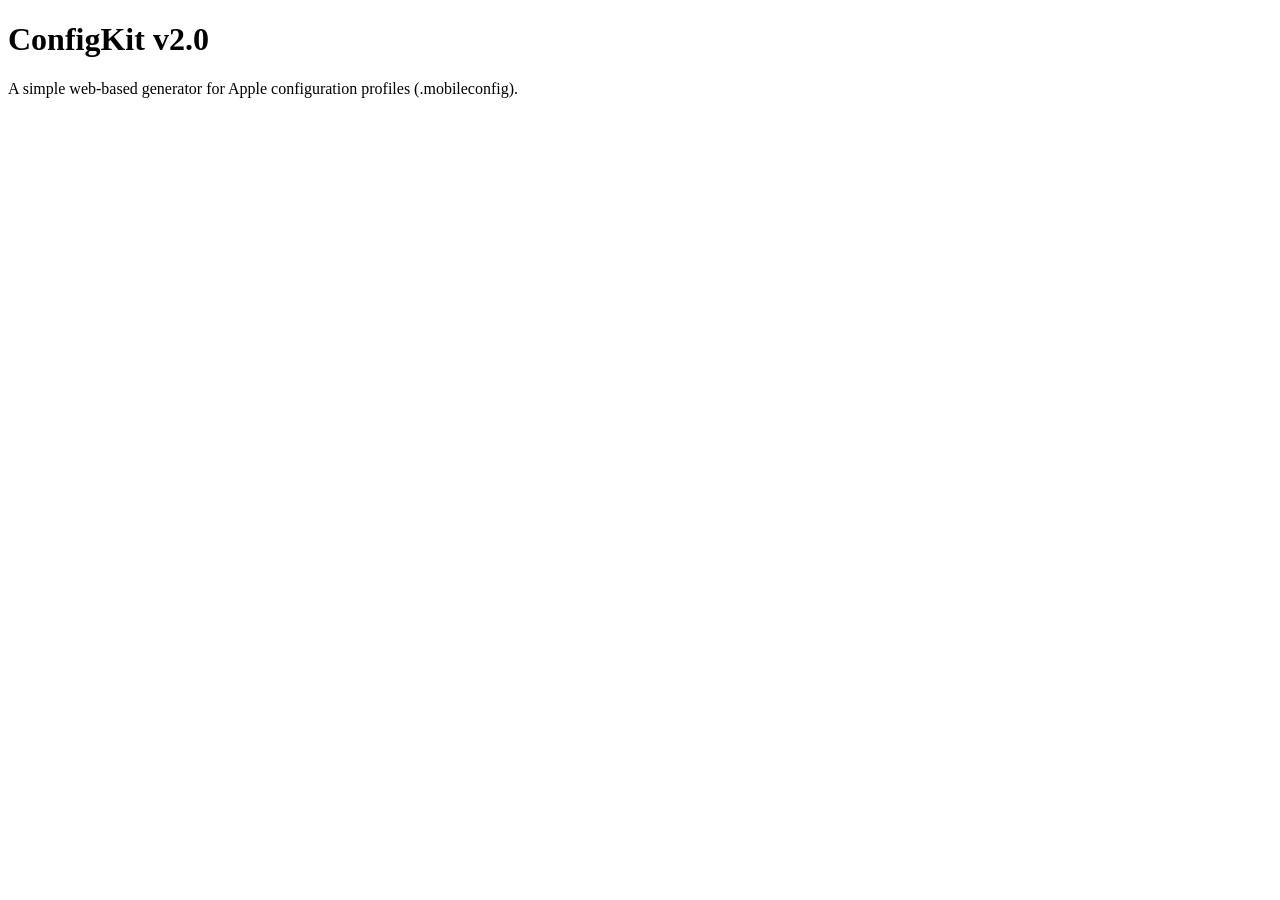
==== index.html @ 7b8f8cd1 "First commit add html, css, js files and some write index.html" ====
<!DOCTYPE html>
<html lang="en">
    <head>
        <meta charset="UTF-8">
        <meta name="viewport" content="width=device-width, initial-scale=1.0">
        <title>ConfigKit</title>
        <link rel="stylesheet" href="style.css">
        <link rel="shortcut icon" href="https://i.pinimg.com/736x/f3/69/d9/f369d9d1606b10fbfbf1a0f0d03569fe.jpg">
    </head>

<body>
    <h1>ConfigKit v2.0</h1>
    <p id="discription">A simple web-based generator for Apple configuration profiles (.mobileconfig).</p>

    <div id="card">

        
    </div>
</body>








</html>
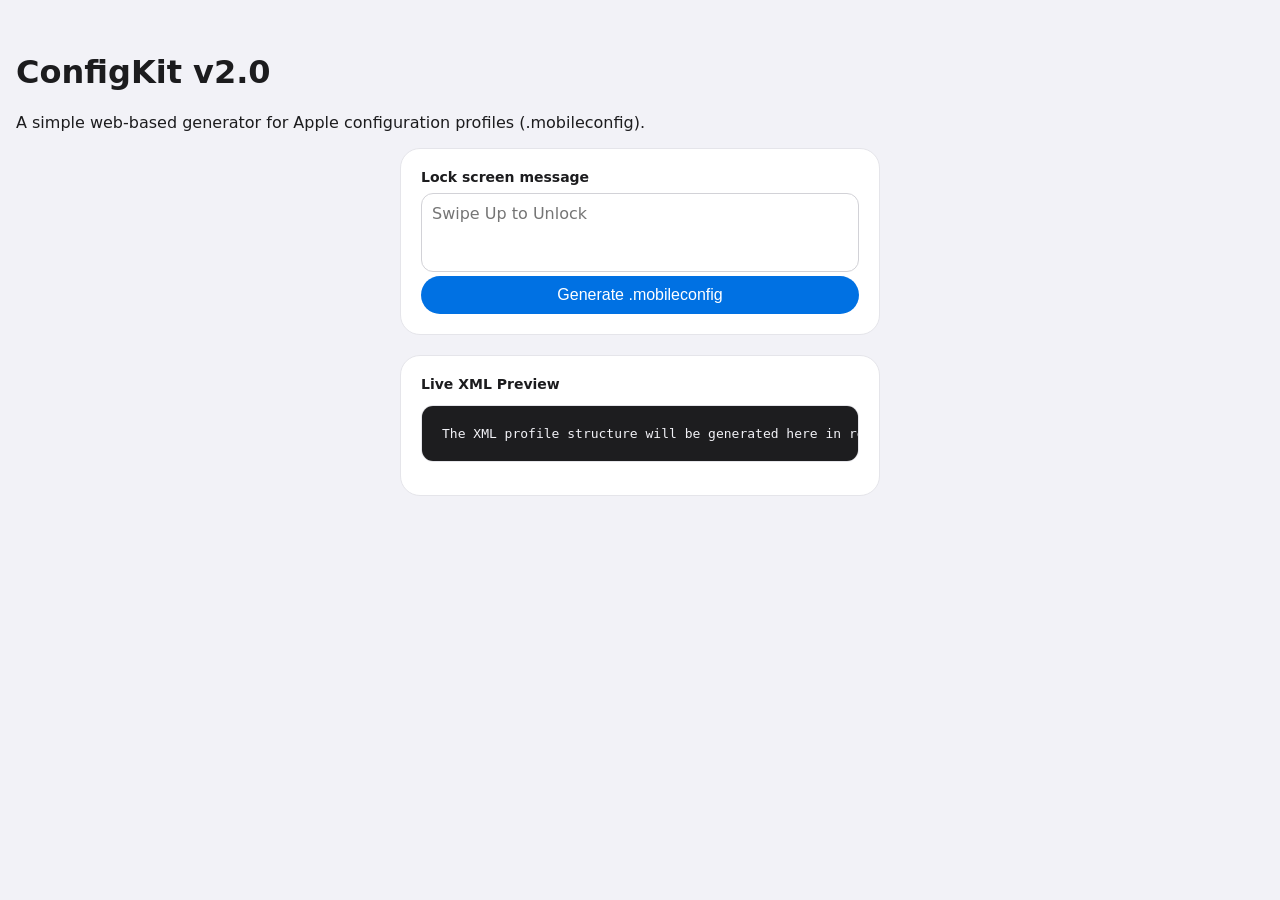
==== commit ec03658c: "09.10: Second request change "discription" to "description" and write style.css" ====
--- a/index.html
+++ b/index.html
@@ -10,12 +10,19 @@
 
 <body>
     <h1>ConfigKit v2.0</h1>
-    <p id="discription">A simple web-based generator for Apple configuration profiles (.mobileconfig).</p>
+    <p id="description">A simple web-based generator for Apple configuration profiles (.mobileconfig).</p>
 
     <div id="card">
+        <label for="footnote-input">Lock screen message</label>
+        <textarea name="footnote-input" id="footnote-input" rows="3" placeholder="Swipe Up to Unlock"></textarea>
+        <button id="generate-button" type="button">Generate .mobileconfig</button>
+    </div>
+    <div id="preview-card">
+    <label id="live-preview">Live XML Preview</label>
+    <pre><code id="xml-preview">The XML profile structure will be generated here in real time.</code></pre>
+    </div>
 
-        
-    </div>
+    <script src="app.js"></script>
 </body>
 
 
--- a/style.css
+++ b/style.css
@@ -0,0 +1,12 @@
+*, *::before, *::after {
+    box-sizing: border-box;
+}
+
+body { font-family: system-ui, -apple-system, BlinkMacSystemFont, 'Segoe UI', Roboto, Oxygen, Ubuntu, Cantarell, 'Open Sans', 'Helvetica Neue', sans-serif; background-color: #f2f2f7; color: #1c1c1e; padding: 32px 16px; margin: 0; }
+
+#card, #preview-card { background-color: #ffffff; border-radius: 20px; max-width: 480px; margin: 0 auto 20px auto; padding: 20px; border: 1px solid #e5e5ea;}
+#preview-card pre {background-color: #1d1d1f; color: #f2f2f7; border-radius: 12px; overflow-x: auto; padding: 20px; border: 1px solid #e5e5ea;}
+#xml-preview {font-family: ui-monospace, SFMono-Regular, Menlo, monospace; font-size: 13px;}
+label {font-weight: 600; font-size: 14px; margin-bottom: 8px; display: block;}
+#footnote-input { font-family: inherit; resize: none; width: 100%; border-radius: 12px; border: 1px solid #d2d2d7; padding: 10px; font-size: 16px; }
+#generate-button { background-color: #0071e3; color: #ffffff; border-radius: 980px; width: 100%; border: none; padding: 10px; font-size: 16px; cursor: pointer; }
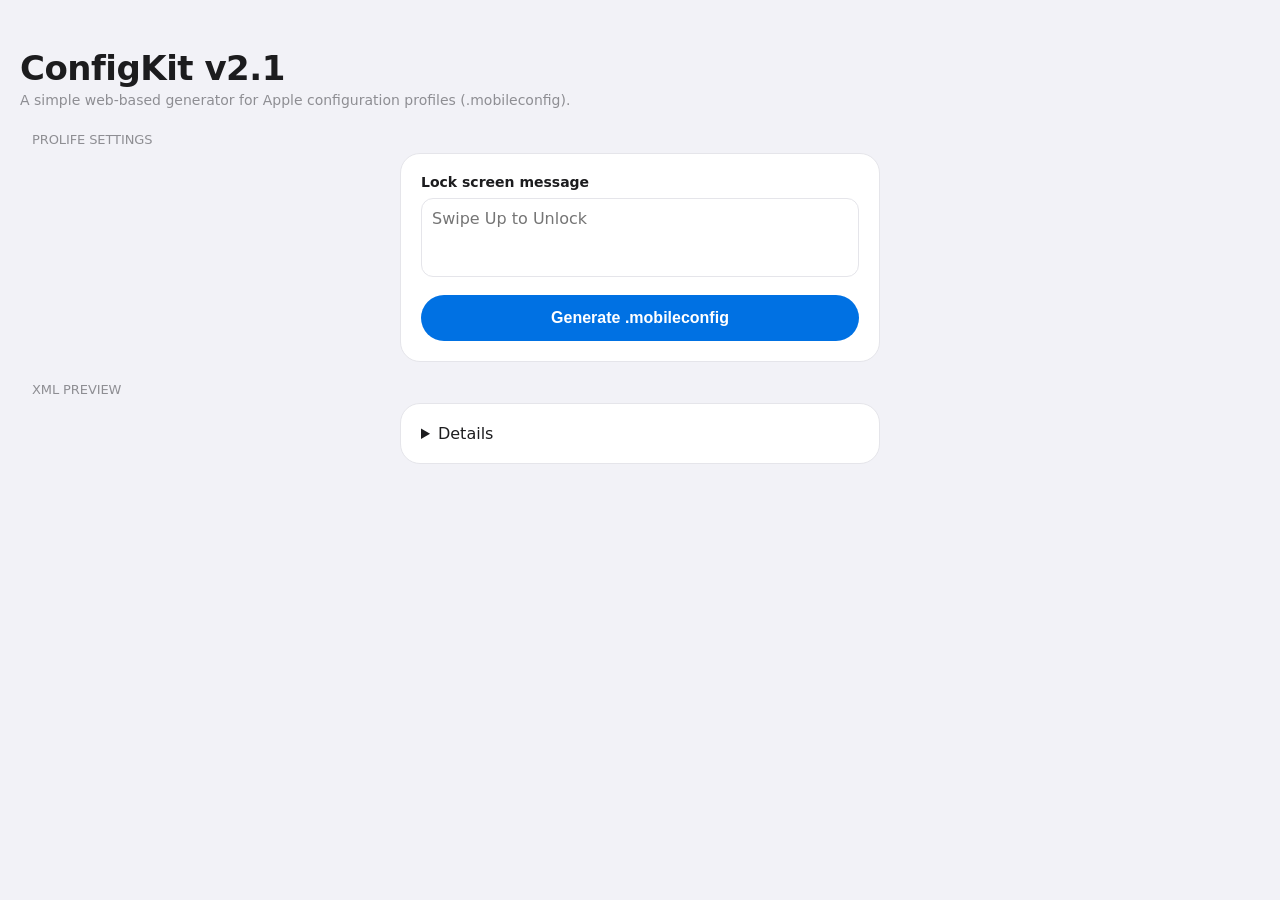
==== commit 99d9a6b4: "11.10: Interface redesigned and dark mode added." ====
--- a/index.html
+++ b/index.html
@@ -6,21 +6,34 @@
         <title>ConfigKit</title>
         <link rel="stylesheet" href="style.css">
         <link rel="shortcut icon" href="https://i.pinimg.com/736x/f3/69/d9/f369d9d1606b10fbfbf1a0f0d03569fe.jpg">
+
+<meta name="apple-mobile-web-app-capable" content="yes">
+<meta name="apple-mobile-web-app-status-bar-style" content="default">
+<meta name="apple-mobile-web-app-title" content="ConfigKit">
+
+<meta name="theme-color" content="#f2f2f7">
     </head>
 
 <body>
-    <h1>ConfigKit v2.0</h1>
+    <h1>ConfigKit v2.1</h1>
     <p id="description">A simple web-based generator for Apple configuration profiles (.mobileconfig).</p>
 
+
+
+
+
+<div class="section-title">Prolife settings</div>
     <div id="card">
         <label for="footnote-input">Lock screen message</label>
         <textarea name="footnote-input" id="footnote-input" rows="3" placeholder="Swipe Up to Unlock"></textarea>
         <button id="generate-button" type="button">Generate .mobileconfig</button>
     </div>
-    <div id="preview-card">
+
+    <div class="section-title">XML preview</div>
+<details id="preview-card">
     <label id="live-preview">Live XML Preview</label>
     <pre><code id="xml-preview">The XML profile structure will be generated here in real time.</code></pre>
-    </div>
+</details>
 
     <script src="app.js"></script>
 </body>
--- a/style.css
+++ b/style.css
@@ -1,12 +1,152 @@
 *, *::before, *::after {
     box-sizing: border-box;
+-webkit-tap-highlight-color: transparent;
 }
 
-body { font-family: system-ui, -apple-system, BlinkMacSystemFont, 'Segoe UI', Roboto, Oxygen, Ubuntu, Cantarell, 'Open Sans', 'Helvetica Neue', sans-serif; background-color: #f2f2f7; color: #1c1c1e; padding: 32px 16px; margin: 0; }
+:root {
+  --bg-page: #f2f2f7;
+  --bg-card: #ffffff;
+  --bg-input: #ffffff;
+  --text-main: #1c1c1e;
+  --text-secondary: #8e8e93;
+  --border-color: #e5e5ea;
+  --accent-color: #0071e3;
+}
 
-#card, #preview-card { background-color: #ffffff; border-radius: 20px; max-width: 480px; margin: 0 auto 20px auto; padding: 20px; border: 1px solid #e5e5ea;}
-#preview-card pre {background-color: #1d1d1f; color: #f2f2f7; border-radius: 12px; overflow-x: auto; padding: 20px; border: 1px solid #e5e5ea;}
-#xml-preview {font-family: ui-monospace, SFMono-Regular, Menlo, monospace; font-size: 13px;}
-label {font-weight: 600; font-size: 14px; margin-bottom: 8px; display: block;}
-#footnote-input { font-family: inherit; resize: none; width: 100%; border-radius: 12px; border: 1px solid #d2d2d7; padding: 10px; font-size: 16px; }
-#generate-button { background-color: #0071e3; color: #ffffff; border-radius: 980px; width: 100%; border: none; padding: 10px; font-size: 16px; cursor: pointer; }+@media (prefers-color-scheme: dark) {
+  :root {
+    --bg-page: #000000;
+    --bg-card: #1c1c1e;
+    --bg-input: #2c2c2e;    
+    --text-main: #ffffff;       
+    --border-color: #38383a;     
+  }}
+
+body {
+  font-family: system-ui, -apple-system, BlinkMacSystemFont, 'Segoe UI', Roboto, Oxygen, Ubuntu, Cantarell, 'Open Sans', 'Helvetica Neue', sans-serif;
+  background-color: var(--bg-page);
+  color: var(--text-main);
+  padding: 32px 16px;
+  margin: 0;
+  transition: background-color 0.3s ease, color 0.3s ease; 
+}
+
+h1 {
+  font-size: 34px;
+  font-weight: 700;
+  letter-spacing: -0.5px;
+  margin: 16px 0 4px 0;
+  padding: 0 4px;
+}
+
+#description {
+  font-size: 14px;
+  color: #8e8e93; 
+  margin: 0 0 24px 4px;
+}
+
+/* 1. Делаем плашку summary удобной для нажатия пальцем */
+#preview-card summary {
+  font-weight: 600;
+  font-size: 14px;
+  cursor: pointer;
+  user-select: none;
+  list-style: none; /* Убирает стандартный браузерный треугольник */
+  display: flex;
+  align-items: center;
+  justify-content: space-between;
+  outline: none;
+}
+
+#preview-card summary::-webkit-details-marker {
+  display: none;
+}
+
+#preview-card summary::after {
+  content: "›";
+  font-size: 20px;
+  color: var(--text-secondary);
+  transition: transform 0.2s ease;
+}
+
+#preview-card[open] summary::after {
+  transform: rotate(90deg);
+}
+
+#preview-card[open] pre {
+  margin-top: 16px;
+}
+#card, #preview-card {
+  background-color: var(--bg-card);
+  border-radius: 20px;
+  max-width: 480px;
+  margin: 0 auto 20px auto;
+  padding: 20px;
+  border: 1px solid var(--border-color);
+  transition: background-color 0.3s ease, border-color 0.3s ease;
+}
+
+.section-title {
+  font-size: 13px;
+  text-transform: uppercase;
+  color: #8e8e93;
+  font-weight: 500;
+  margin: 16px 0 6px 16px;
+  letter-spacing: -0.1px;
+}
+
+#preview-card pre {
+    background-color: #1d1d1f;
+    color: #f2f2f7;
+    border-radius: 15px;
+    overflow-x: auto;
+    padding: 20px;
+    border: 1px solid #e5e5ea;
+}
+
+#xml-preview {
+    font-family: ui-monospace, SFMono-Regular, Menlo, monospace;
+    font-size: 13px;
+}
+
+label {
+    font-weight: 600;
+    font-size: 14px;
+    margin-bottom: 8px;
+    display: block;
+}
+
+#footnote-input {
+  font-family: inherit;
+  resize: none;
+  width: 100%;
+  border-radius: 12px;
+  background-color: var(--bg-input);
+  color: var(--text-main);
+  border: 1px solid var(--border-color);
+  padding: 10px;
+  font-size: 16px;
+}
+#footnote-input:focus {
+  outline: transparent; 
+}
+
+#generate-button {
+  background-color: #0071e3;
+  color: #ffffff;
+  border-radius: 980px;
+  width: 100%;
+  border: none;
+  padding: 14px;
+  font-size: 16px;
+  font-weight: 600;
+  cursor: pointer;
+  margin-top: 14px;
+  transition: transform 0.25s ease-out, filter 0.25s ease-out, box-shadow 0.25s ease-out;
+}
+
+#generate-button:active {
+  transform: scale(1.03);
+  filter: brightness(1.25); 
+  box-shadow: 0 0 16px rgba(28, 137, 247, 0.555);
+}
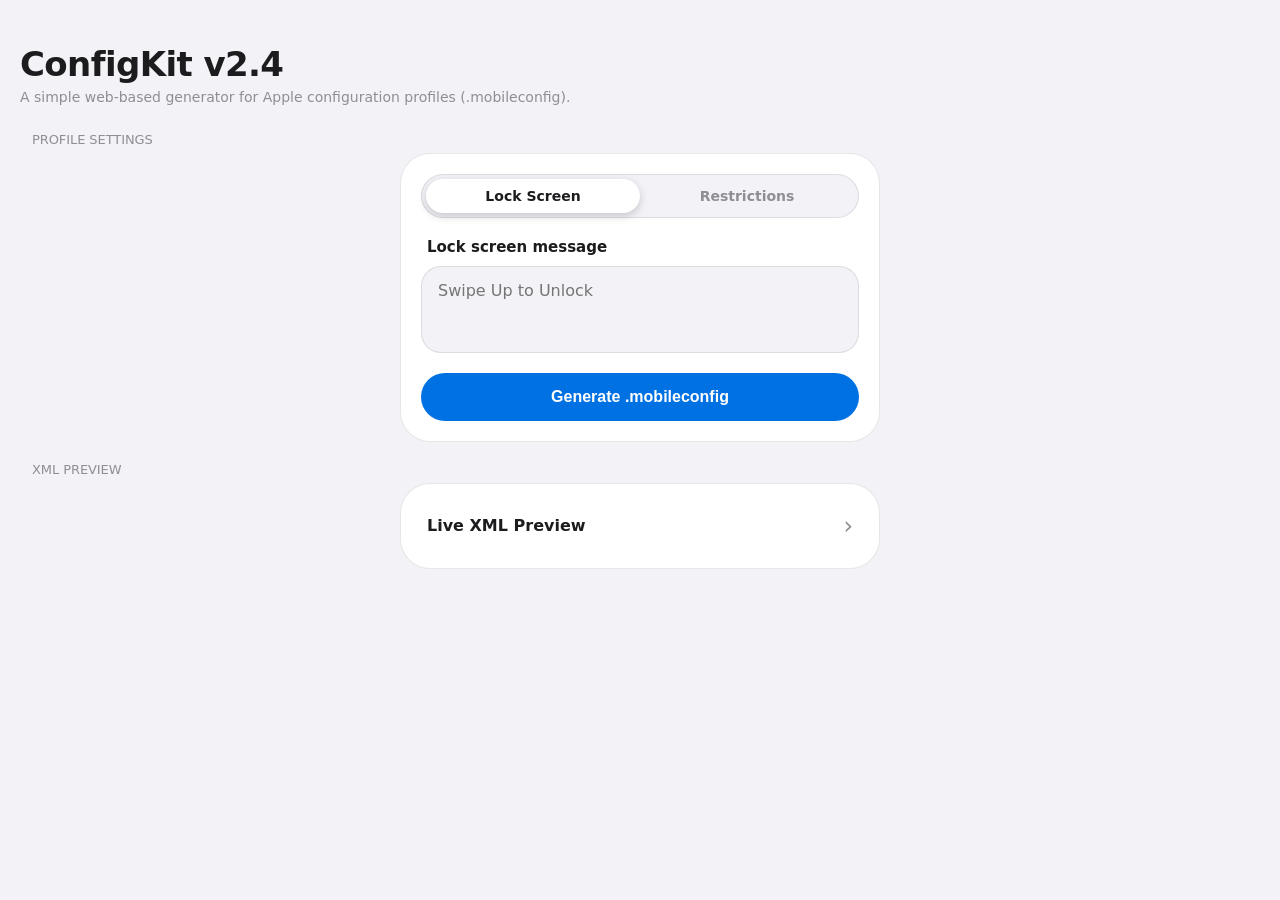
==== commit f67bd7d3: "Add profile restrictions and XML copy Add lock screen and restrictions tabs with configurable iOS re" ====
--- a/index.html
+++ b/index.html
@@ -1,48 +1,72 @@
 <!DOCTYPE html>
 <html lang="en">
-    <head>
-        <meta charset="UTF-8">
-        <meta name="viewport" content="width=device-width, initial-scale=1.0">
-        <title>ConfigKit</title>
-        <link rel="stylesheet" href="style.css">
-        <link rel="shortcut icon" href="https://i.pinimg.com/736x/f3/69/d9/f369d9d1606b10fbfbf1a0f0d03569fe.jpg">
+<head>
+    <meta charset="UTF-8">
+    <meta name="viewport" content="width=device-width, initial-scale=1.0, viewport-fit=cover">
+    <title>ConfigKit</title>
+    <link rel="stylesheet" href="style.css">
+    <link rel="shortcut icon" href="https://i.pinimg.com/736x/f3/69/d9/f369d9d1606b10fbfbf1a0f0d03569fe.jpg">
 
-<meta name="apple-mobile-web-app-capable" content="yes">
-<meta name="apple-mobile-web-app-status-bar-style" content="default">
-<meta name="apple-mobile-web-app-title" content="ConfigKit">
+    <meta name="apple-mobile-web-app-capable" content="yes">
+    <meta name="apple-mobile-web-app-status-bar-style" content="black-translucent">
+    <meta name="apple-mobile-web-app-title" content="ConfigKit">
 
-<meta name="theme-color" content="#f2f2f7">
-    </head>
-
+    <meta name="theme-color" content="#f2f2f7" media="(prefers-color-scheme: light)">
+    <meta name="theme-color" content="#000000" media="(prefers-color-scheme: dark)">
+</head>
 <body>
-    <h1>ConfigKit v2.1</h1>
+    <h1>ConfigKit v2.4</h1>
     <p id="description">A simple web-based generator for Apple configuration profiles (.mobileconfig).</p>
 
+    <div class="section-title">Profile Settings</div>
+    <div id="card">
+        <div class="segmented-control" id="segmented-control">
+            <button type="button" id="tab-lockscreen" class="segment-btn active">Lock Screen</button>
+            <button type="button" id="tab-restrictions" class="segment-btn">Restrictions</button>
+        </div>
 
+        <div id="panel-lockscreen" class="tab-panel">
+            <label for="footnote-input">Lock screen message</label>
+            <textarea name="footnote-input" id="footnote-input" rows="3" placeholder="Swipe Up to Unlock"></textarea>
+        </div>
 
+        <div id="panel-restrictions" class="tab-panel hidden">
+            <div class="toggle-row">
+                <span>Disable Camera</span>
+                <input type="checkbox" id="toggle-camera" class="ios-toggle">
+            </div>
+            <div class="toggle-row">
+                <span>Disable Siri Assistant</span>
+                <input type="checkbox" id="toggle-siri" class="ios-toggle">
+            </div>
+            <div class="toggle-row">
+                <span>Disable Screenshots</span>
+                <input type="checkbox" id="toggle-screenshot" class="ios-toggle">
+            </div>
+            <div class="toggle-row">
+                <span>Disable AirDrop</span>
+                <input type="checkbox" id="toggle-airdrop" class="ios-toggle">
+            </div>
+            <div class="toggle-row">
+                <span>Disable App Removal</span>
+                <input type="checkbox" id="toggle-app-removal" class="ios-toggle">
+            </div>
+            <div class="toggle-row">
+                <span>Disable Safari</span>
+                <input type="checkbox" id="toggle-safari" class="ios-toggle">
+            </div>
+        </div>
 
-
-<div class="section-title">Prolife settings</div>
-    <div id="card">
-        <label for="footnote-input">Lock screen message</label>
-        <textarea name="footnote-input" id="footnote-input" rows="3" placeholder="Swipe Up to Unlock"></textarea>
         <button id="generate-button" type="button">Generate .mobileconfig</button>
     </div>
 
-    <div class="section-title">XML preview</div>
-<details id="preview-card">
-    <label id="live-preview">Live XML Preview</label>
-    <pre><code id="xml-preview">The XML profile structure will be generated here in real time.</code></pre>
-</details>
+    <div class="section-title">XML Preview</div>
+    <details id="preview-card">
+        <summary id="live-preview">Live XML Preview</summary>
+        <pre><code id="xml-preview"></code></pre>
+        <button id="copy-button" type="button">Copy XML</button>
+    </details>
 
     <script src="app.js"></script>
 </body>
-
-
-
-
-
-
-
-
 </html>
--- a/style.css
+++ b/style.css
@@ -1,61 +1,239 @@
 *, *::before, *::after {
-    box-sizing: border-box;
--webkit-tap-highlight-color: transparent;
+  box-sizing: border-box;
+  -webkit-tap-highlight-color: transparent;
 }
 
 :root {
+  color-scheme: light dark;
   --bg-page: #f2f2f7;
   --bg-card: #ffffff;
-  --bg-input: #ffffff;
+  --bg-input: #f2f2f7;
+  --bg-secondary-btn: rgba(118, 118, 128, 0.14);
+  --bg-segment-pill: #ffffff;
   --text-main: #1c1c1e;
   --text-secondary: #8e8e93;
-  --border-color: #e5e5ea;
+  --border-color: rgba(60, 60, 67, 0.12);
   --accent-color: #0071e3;
+  --toggle-off: rgba(120, 120, 128, 0.24);
+  --toggle-on: #30d158;
+  --pre-bg: #1d1d1f;
 }
 
 @media (prefers-color-scheme: dark) {
   :root {
     --bg-page: #000000;
     --bg-card: #1c1c1e;
-    --bg-input: #2c2c2e;    
-    --text-main: #ffffff;       
-    --border-color: #38383a;     
-  }}
-
-body {
-  font-family: system-ui, -apple-system, BlinkMacSystemFont, 'Segoe UI', Roboto, Oxygen, Ubuntu, Cantarell, 'Open Sans', 'Helvetica Neue', sans-serif;
+    --bg-input: #2c2c2e;
+    --bg-secondary-btn: rgba(118, 118, 128, 0.28);
+    --bg-segment-pill: #3a3a3c;
+    --text-main: #ffffff;
+    --text-secondary: #98989d;
+    --border-color: rgba(255, 255, 255, 0.12);
+    --toggle-off: rgba(120, 120, 128, 0.36);
+    --toggle-on: #30d158;
+    --pre-bg: #121214;
+  }
+}
+
+html, body {
   background-color: var(--bg-page);
   color: var(--text-main);
+  margin: 0;
+  min-height: 100%;
+}
+
+body {
+  font-family: -apple-system, BlinkMacSystemFont, "SF Pro Text", "SF Pro Display", system-ui, sans-serif;
   padding: 32px 16px;
-  margin: 0;
-  transition: background-color 0.3s ease, color 0.3s ease; 
+  padding-bottom: calc(env(safe-area-inset-bottom, 20px) + 24px);
+  transition: background-color 0.3s ease, color 0.3s ease;
 }
 
 h1 {
   font-size: 34px;
   font-weight: 700;
-  letter-spacing: -0.5px;
-  margin: 16px 0 4px 0;
-  padding: 0 4px;
+  letter-spacing: -0.6px;
+  margin: 12px 0 4px 4px;
 }
 
 #description {
   font-size: 14px;
-  color: #8e8e93; 
+  line-height: 1.4;
+  color: var(--text-secondary);
   margin: 0 0 24px 4px;
 }
 
-/* 1. Делаем плашку summary удобной для нажатия пальцем */
-#preview-card summary {
-  font-weight: 600;
+.section-title {
+  font-size: 13px;
+  text-transform: uppercase;
+  color: var(--text-secondary);
+  font-weight: 500;
+  margin: 20px 0 6px 16px;
+  letter-spacing: -0.08px;
+}
+
+#card, #preview-card {
+  background-color: var(--bg-card);
+  border-radius: 30px;
+  max-width: 480px;
+  margin: 0 auto 16px auto;
+  padding: 20px;
+  border: 1px solid var(--border-color);
+  transition: background-color 0.3s ease, border-color 0.3s ease;
+}
+
+.segmented-control {
+  position: relative;
+  display: grid;
+  grid-template-columns: 1fr 1fr;
+  background-color: var(--bg-input);
+  padding: 4px;
+  border-radius: 999px;
+  margin-bottom: 20px;
+  border: 1px solid var(--border-color);
+}
+
+.segmented-control::before {
+  content: "";
+  position: absolute;
+  top: 4px;
+  bottom: 4px;
+  left: 4px;
+  width: calc(50% - 4px);
+  background-color: var(--bg-segment-pill);
+  border-radius: 999px;
+  box-shadow: 0 3px 10px rgba(0, 0, 0, 0.18),
+              inset 0 1px 0 rgba(255, 255, 255, 0.15);
+  transition: transform 0.38s cubic-bezier(0.32, 0.72, 0, 1);
+  z-index: 0;
+}
+
+.segmented-control.restrictions-active::before {
+  transform: translateX(100%);
+}
+
+.segment-btn {
+  position: relative;
+  z-index: 1;
+  border: none;
+  background: transparent;
+  color: var(--text-secondary);
+  font-family: inherit;
   font-size: 14px;
-  cursor: pointer;
-  user-select: none;
-  list-style: none; /* Убирает стандартный браузерный треугольник */
+  font-weight: 600;
+  padding: 9px 12px;
+  border-radius: 999px;
+  cursor: pointer;
+  transition: color 0.25s ease, transform 0.15s ease;
+}
+
+.segment-btn:active {
+  transform: scale(0.96);
+}
+
+.segment-btn.active {
+  color: var(--text-main);
+}
+
+.tab-panel {
+  animation: panelSlideIn 0.28s cubic-bezier(0.2, 0.8, 0.2, 1);
+}
+
+@keyframes panelSlideIn {
+  from {
+    opacity: 0;
+    transform: translateY(6px) scale(0.99);
+  }
+  to {
+    opacity: 1;
+    transform: translateY(0) scale(1);
+  }
+}
+
+.hidden {
+  display: none;
+}
+
+.toggle-row {
   display: flex;
   align-items: center;
   justify-content: space-between;
+  padding: 13px 6px;
+  font-size: 16px;
+  font-weight: 500;
+  border-bottom: 1px solid var(--border-color);
+}
+
+.toggle-row:last-child {
+  border-bottom: none;
+}
+
+.ios-toggle {
+  appearance: none;
+  -webkit-appearance: none;
+  width: 68px;
+  height: 32px;
+  background-color: var(--toggle-off);
+  border-radius: 999px;
+  position: relative;
+  cursor: pointer;
   outline: none;
+  box-shadow: inset 0 1px 3px rgba(0, 0, 0, 0.16),
+              inset 0 0 0 1px rgba(255, 255, 255, 0.08);
+  transition: background-color 0.3s cubic-bezier(0.32, 0.72, 0, 1),
+              box-shadow 0.3s ease;
+}
+
+.ios-toggle::after {
+  content: "";
+  position: absolute;
+  top: 3px;
+  left: 3px;
+  width: 36px;
+  height: 26px;
+  background-color: #ffffff;
+  border-radius: 999px;
+  box-shadow: 0 2px 6px rgba(0, 0, 0, 0.28),
+              inset 0 1px 0 rgba(255, 255, 255, 0.9);
+  transition: transform 0.32s cubic-bezier(0.32, 0.72, 0, 1),
+              width 0.2s cubic-bezier(0.32, 0.72, 0, 1);
+}
+
+.ios-toggle:active::after {
+  width: 42px;
+}
+
+.ios-toggle:checked {
+  background-color: var(--toggle-on);
+  box-shadow: 0 0 12px rgba(48, 209, 88, 0.35),
+              inset 0 0 0 1px rgba(255, 255, 255, 0.15);
+}
+
+.ios-toggle:checked::after {
+  transform: translateX(26px);
+}
+
+.ios-toggle:checked:active::after {
+  transform: translateX(20px);
+}
+
+#preview-card summary {
+  font-weight: 600;
+  font-size: 16px;
+  cursor: pointer;
+  user-select: none;
+  list-style: none;
+  display: flex;
+  align-items: center;
+  justify-content: space-between;
+  min-height: 44px;
+  padding: 0 6px;
+  outline: none;
+  transition: opacity 0.15s ease;
+}
+
+#preview-card summary:active {
+  opacity: 0.5;
 }
 
 #preview-card summary::-webkit-details-marker {
@@ -64,89 +242,101 @@
 
 #preview-card summary::after {
   content: "›";
-  font-size: 20px;
+  font-size: 24px;
+  font-weight: 400;
+  line-height: 1;
   color: var(--text-secondary);
-  transition: transform 0.2s ease;
+  transition: transform 0.25s cubic-bezier(0.2, 0.8, 0.2, 1);
 }
 
 #preview-card[open] summary::after {
   transform: rotate(90deg);
 }
 
-#preview-card[open] pre {
-  margin-top: 16px;
-}
-#card, #preview-card {
-  background-color: var(--bg-card);
+#preview-card pre {
+  background-color: var(--pre-bg);
+  color: #f2f2f7;
   border-radius: 20px;
-  max-width: 480px;
-  margin: 0 auto 20px auto;
-  padding: 20px;
+  overflow-x: auto;
+  padding: 18px;
+  margin: 14px 0 0 0;
   border: 1px solid var(--border-color);
-  transition: background-color 0.3s ease, border-color 0.3s ease;
-}
-
-.section-title {
-  font-size: 13px;
-  text-transform: uppercase;
-  color: #8e8e93;
-  font-weight: 500;
-  margin: 16px 0 6px 16px;
-  letter-spacing: -0.1px;
-}
-
-#preview-card pre {
-    background-color: #1d1d1f;
-    color: #f2f2f7;
-    border-radius: 15px;
-    overflow-x: auto;
-    padding: 20px;
-    border: 1px solid #e5e5ea;
 }
 
 #xml-preview {
-    font-family: ui-monospace, SFMono-Regular, Menlo, monospace;
-    font-size: 13px;
+  font-family: ui-monospace, SFMono-Regular, Menlo, monospace;
+  font-size: 12.5px;
+  line-height: 1.45;
 }
 
 label {
-    font-weight: 600;
-    font-size: 14px;
-    margin-bottom: 8px;
-    display: block;
+  font-weight: 600;
+  font-size: 15px;
+  margin: 2px 0 10px 6px;
+  display: block;
 }
 
 #footnote-input {
   font-family: inherit;
   resize: none;
   width: 100%;
-  border-radius: 12px;
+  border-radius: 20px;
   background-color: var(--bg-input);
   color: var(--text-main);
   border: 1px solid var(--border-color);
-  padding: 10px;
+  padding: 14px 16px;
   font-size: 16px;
 }
+
 #footnote-input:focus {
-  outline: transparent; 
+  outline: none;
+  border-color: var(--border-color);
 }
 
 #generate-button {
-  background-color: #0071e3;
+  background-color: var(--accent-color);
   color: #ffffff;
-  border-radius: 980px;
+  border-radius: 999px;
   width: 100%;
   border: none;
-  padding: 14px;
+  padding: 15px;
   font-size: 16px;
   font-weight: 600;
   cursor: pointer;
-  margin-top: 14px;
-  transition: transform 0.25s ease-out, filter 0.25s ease-out, box-shadow 0.25s ease-out;
+  margin-top: 16px;
+  transition: transform 0.45s cubic-bezier(0.2, 0.8, 0.2, 1),
+              filter 0.45s ease-out,
+              box-shadow 0.45s ease-out,
+              background-color 0.6s ease,
+              opacity 0.2s ease;
 }
 
 #generate-button:active {
+  transition: transform 0.05s ease-out,
+              filter 0.05s ease-out,
+              box-shadow 0.05s ease-out;
   transform: scale(1.03);
-  filter: brightness(1.25); 
+  filter: brightness(1.25);
   box-shadow: 0 0 16px rgba(28, 137, 247, 0.555);
+}
+
+#copy-button {
+  background-color: var(--bg-secondary-btn);
+  color: var(--text-main);
+  border-radius: 999px;
+  width: 100%;
+  border: none;
+  padding: 12px;
+  font-size: 15px;
+  font-weight: 600;
+  cursor: pointer;
+  margin-top: 12px;
+  transition: transform 0.35s cubic-bezier(0.2, 0.8, 0.2, 1),
+              background-color 0.4s ease,
+              color 0.4s ease;
+}
+
+#copy-button:active {
+  transition: transform 0.05s ease-out;
+  transform: scale(1.02);
 }
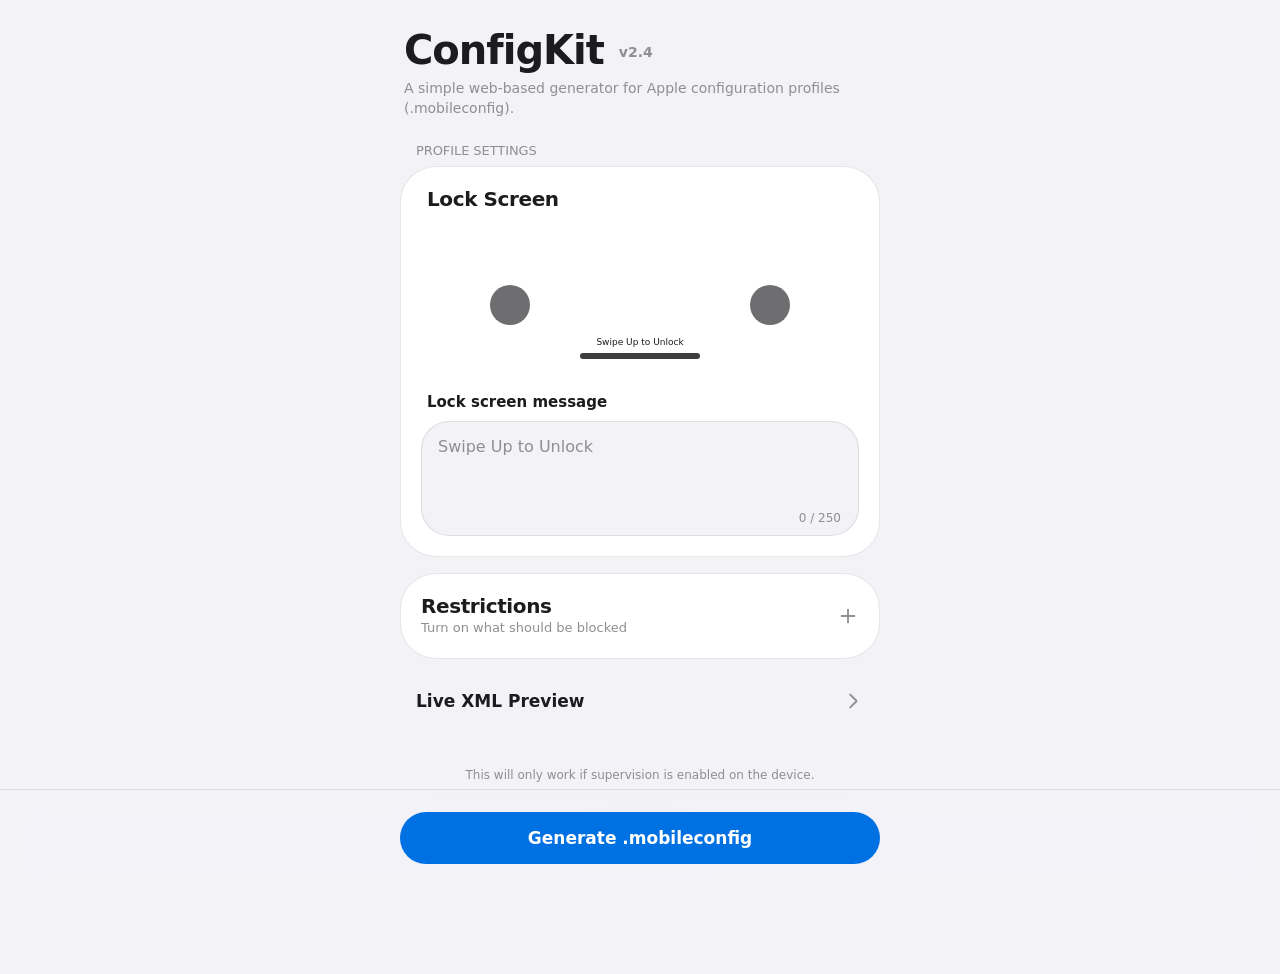
==== commit b34cd2dd: "Redesign profile generator and improve exports Refresh the responsive interface with a lock-screen p" ====
--- a/index.html
+++ b/index.html
@@ -3,9 +3,11 @@
 <head>
     <meta charset="UTF-8">
     <meta name="viewport" content="width=device-width, initial-scale=1.0, viewport-fit=cover">
-    <title>ConfigKit</title>
+    <title>ConfigKit — Configuration Profile Generator</title>
     <link rel="stylesheet" href="style.css">
-    <link rel="shortcut icon" href="https://i.pinimg.com/736x/f3/69/d9/f369d9d1606b10fbfbf1a0f0d03569fe.jpg">
+    <link rel="icon" href="data:image/svg+xml,%3Csvg xmlns='http://www.w3.org/2000/svg' viewBox='0 0 64 64'%3E%3Crect width='64' height='64' rx='16' fill='%230071e3'/%3E%3Cpath d='M42 24a14 14 0 1 0 0 16' fill='none' stroke='white' stroke-width='7' stroke-linecap='round'/%3E%3C/svg%3E">
+
+    <meta name="description" content="A simple web-based generator for Apple configuration profiles (.mobileconfig).">
 
     <meta name="apple-mobile-web-app-capable" content="yes">
     <meta name="apple-mobile-web-app-status-bar-style" content="black-translucent">
@@ -15,58 +17,137 @@
     <meta name="theme-color" content="#000000" media="(prefers-color-scheme: dark)">
 </head>
 <body>
-    <h1>ConfigKit v2.4</h1>
-    <p id="description">A simple web-based generator for Apple configuration profiles (.mobileconfig).</p>
+    <main class="app">
+        <header class="app-header">
+            <h1>ConfigKit <span class="version">v2.4</span></h1>
+            <p class="subtitle">A simple web-based generator for Apple configuration profiles (.mobileconfig).</p>
+        </header>
 
-    <div class="section-title">Profile Settings</div>
-    <div id="card">
-        <div class="segmented-control" id="segmented-control">
-            <button type="button" id="tab-lockscreen" class="segment-btn active">Lock Screen</button>
-            <button type="button" id="tab-restrictions" class="segment-btn">Restrictions</button>
+        <div class="section-title">Profile Settings</div>
+
+        <section class="card" aria-labelledby="lockscreen-title">
+            <div class="card-header">
+                <h2 id="lockscreen-title">Lock Screen</h2>
+            </div>
+
+            <div class="phone-preview" aria-hidden="true">
+                <div class="phone-controls">
+                    <span class="side-orb"></span>
+                    <span class="side-orb"></span>
+                </div>
+                <span class="phone-footnote" id="phone-footnote">Swipe Up to Unlock</span>
+                <span class="home-indicator"></span>
+            </div>
+
+            <label for="footnote-input">Lock screen message</label>
+            <div class="input-wrap">
+                <textarea
+                    id="footnote-input"
+                    rows="3"
+                    maxlength="250"
+                    placeholder="Swipe Up to Unlock"
+                    spellcheck="false"
+                    autocomplete="off"></textarea>
+                <span class="char-count" id="char-count">0 / 250</span>
+            </div>
+        </section>
+
+        <section class="card restrictions-card" id="restrictions-card">
+            <button
+                type="button"
+                class="disclosure-summary"
+                id="restrictions-toggle"
+                aria-expanded="false"
+                aria-controls="restrictions-content">
+                <span class="disclosure-copy">
+                    <span class="disclosure-title">Restrictions</span>
+                    <span class="card-subtitle">Turn on what should be blocked</span>
+                </span>
+                <span class="restriction-icons">
+                    <svg class="restriction-icon" viewBox="0 0 24 24" aria-hidden="true">
+                        <path class="ri-horizontal" d="M5 12h14" fill="none" stroke="currentColor" stroke-width="2" stroke-linecap="round"></path>
+                        <path class="ri-vertical" d="M12 5v14" fill="none" stroke="currentColor" stroke-width="2" stroke-linecap="round"></path>
+                    </svg>
+                    <svg class="chevron" viewBox="0 0 24 24" aria-hidden="true">
+                        <path d="m9 5 7 7-7 7" fill="none" stroke="currentColor" stroke-width="2" stroke-linecap="round" stroke-linejoin="round"></path>
+                    </svg>
+                </span>
+            </button>
+
+            <div class="disclosure-content" id="restrictions-content">
+                <div class="disclosure-inner">
+                    <div class="toggle-list" role="group" aria-label="System restrictions">
+                        <label class="toggle-row">
+                            <span class="toggle-copy">
+                                <span class="toggle-label">Camera</span>
+                                <span class="toggle-hint">Block photo and video capture</span>
+                            </span>
+                            <input type="checkbox" id="toggle-camera" class="ios-toggle">
+                        </label>
+                        <label class="toggle-row">
+                            <span class="toggle-copy">
+                                <span class="toggle-label">Siri Assistant</span>
+                                <span class="toggle-hint">Block the virtual assistant</span>
+                            </span>
+                            <input type="checkbox" id="toggle-siri" class="ios-toggle">
+                        </label>
+                        <label class="toggle-row">
+                            <span class="toggle-copy">
+                                <span class="toggle-label">Screenshots</span>
+                                <span class="toggle-hint">Block screen and app capture</span>
+                            </span>
+                            <input type="checkbox" id="toggle-screenshot" class="ios-toggle">
+                        </label>
+                        <label class="toggle-row">
+                            <span class="toggle-copy">
+                                <span class="toggle-label">AirDrop</span>
+                                <span class="toggle-hint">Block wireless file sharing</span>
+                            </span>
+                            <input type="checkbox" id="toggle-airdrop" class="ios-toggle">
+                        </label>
+                        <label class="toggle-row">
+                            <span class="toggle-copy">
+                                <span class="toggle-label">App Removal</span>
+                                <span class="toggle-hint">Block deleting installed apps</span>
+                            </span>
+                            <input type="checkbox" id="toggle-app-removal" class="ios-toggle">
+                        </label>
+                        <label class="toggle-row">
+                            <span class="toggle-copy">
+                                <span class="toggle-label">Safari</span>
+                                <span class="toggle-hint">Block the Safari browser</span>
+                            </span>
+                            <input type="checkbox" id="toggle-safari" class="ios-toggle">
+                        </label>
+                    </div>
+                </div>
+            </div>
+        </section>
+
+        <details class="preview-card" id="preview-card">
+            <summary>
+                <span>Live XML Preview</span>
+                <svg class="chevron" viewBox="0 0 24 24" aria-hidden="true">
+                    <path d="m9 5 7 7-7 7" fill="none" stroke="currentColor" stroke-width="2" stroke-linecap="round" stroke-linejoin="round"></path>
+                </svg>
+            </summary>
+            <pre><code id="xml-preview"></code></pre>
+            <button id="copy-button" type="button">Copy XML</button>
+        </details>
+
+        <div class="action-bar">
+            <button id="generate-button" type="button" aria-live="polite">Generate .mobileconfig</button>
         </div>
+    </main>
 
-        <div id="panel-lockscreen" class="tab-panel">
-            <label for="footnote-input">Lock screen message</label>
-            <textarea name="footnote-input" id="footnote-input" rows="3" placeholder="Swipe Up to Unlock"></textarea>
-        </div>
-
-        <div id="panel-restrictions" class="tab-panel hidden">
-            <div class="toggle-row">
-                <span>Disable Camera</span>
-                <input type="checkbox" id="toggle-camera" class="ios-toggle">
-            </div>
-            <div class="toggle-row">
-                <span>Disable Siri Assistant</span>
-                <input type="checkbox" id="toggle-siri" class="ios-toggle">
-            </div>
-            <div class="toggle-row">
-                <span>Disable Screenshots</span>
-                <input type="checkbox" id="toggle-screenshot" class="ios-toggle">
-            </div>
-            <div class="toggle-row">
-                <span>Disable AirDrop</span>
-                <input type="checkbox" id="toggle-airdrop" class="ios-toggle">
-            </div>
-            <div class="toggle-row">
-                <span>Disable App Removal</span>
-                <input type="checkbox" id="toggle-app-removal" class="ios-toggle">
-            </div>
-            <div class="toggle-row">
-                <span>Disable Safari</span>
-                <input type="checkbox" id="toggle-safari" class="ios-toggle">
-            </div>
-        </div>
-
-        <button id="generate-button" type="button">Generate .mobileconfig</button>
+    <div class="page-note">
+        <p class="supervision-note">This will only work if supervision is enabled on the device.</p>
     </div>
 
-    <div class="section-title">XML Preview</div>
-    <details id="preview-card">
-        <summary id="live-preview">Live XML Preview</summary>
-        <pre><code id="xml-preview"></code></pre>
-        <button id="copy-button" type="button">Copy XML</button>
-    </details>
+    <footer class="app-footer">
+        <a href="https://github.com/komarxvi" target="_blank" rel="noopener noreferrer">github.com/komarxvi</a>
+    </footer>
 
     <script src="app.js"></script>
 </body>
-</html>+</html>
--- a/style.css
+++ b/style.css
@@ -9,29 +9,32 @@
   --bg-card: #ffffff;
   --bg-input: #f2f2f7;
   --bg-secondary-btn: rgba(118, 118, 128, 0.14);
-  --bg-segment-pill: #ffffff;
+  --bar-bg: rgba(242, 242, 247, 0.82);
   --text-main: #1c1c1e;
   --text-secondary: #8e8e93;
+  --label-color: #1c1c1e;
+  --orb-color: rgba(44, 44, 48, 0.685);
   --border-color: rgba(60, 60, 67, 0.12);
   --accent-color: #0071e3;
+  --success-color: #34c759;
   --toggle-off: rgba(120, 120, 128, 0.24);
   --toggle-on: #30d158;
-  --pre-bg: #1d1d1f;
 }
 
 @media (prefers-color-scheme: dark) {
   :root {
     --bg-page: #000000;
-    --bg-card: #1c1c1e;
-    --bg-input: #2c2c2e;
-    --bg-secondary-btn: rgba(118, 118, 128, 0.28);
-    --bg-segment-pill: #3a3a3c;
+    --bg-card: #09090b;
+    --bg-input: #121214;
+    --bg-secondary-btn: rgba(118, 118, 128, 0.2);
+    --bar-bg: rgba(0, 0, 0, 0.72);
     --text-main: #ffffff;
     --text-secondary: #98989d;
-    --border-color: rgba(255, 255, 255, 0.12);
+    --label-color: #c7c7cc;
+    --orb-color: #202024;
+    --border-color: rgba(255, 255, 255, 0.1);
     --toggle-off: rgba(120, 120, 128, 0.36);
     --toggle-on: #30d158;
-    --pre-bg: #121214;
   }
 }
 
@@ -44,23 +47,48 @@
 
 body {
   font-family: -apple-system, BlinkMacSystemFont, "SF Pro Text", "SF Pro Display", system-ui, sans-serif;
-  padding: 32px 16px;
-  padding-bottom: calc(env(safe-area-inset-bottom, 20px) + 24px);
+  -webkit-font-smoothing: antialiased;
+  display: flex;
+  flex-direction: column;
+  min-height: 100vh;
+  min-height: 100dvh;
+  padding: calc(env(safe-area-inset-top, 0px) + 28px) 16px calc(132px + env(safe-area-inset-bottom, 16px));
   transition: background-color 0.3s ease, color 0.3s ease;
 }
 
+.app {
+  flex: 1 0 auto;
+  width: 100%;
+  max-width: 480px;
+  margin: 0 auto;
+}
+
+.app-header {
+  margin: 0 4px 24px;
+}
+
 h1 {
-  font-size: 34px;
+  font-size: clamp(32px, 9vw, 40px);
   font-weight: 700;
-  letter-spacing: -0.6px;
-  margin: 12px 0 4px 4px;
-}
-
-#description {
+  letter-spacing: -1px;
+  line-height: 1.1;
+  margin: 0 0 6px;
+}
+
+.version {
   font-size: 14px;
-  line-height: 1.4;
-  color: var(--text-secondary);
-  margin: 0 0 24px 4px;
+  font-weight: 600;
+  letter-spacing: 0;
+  color: var(--text-secondary);
+  vertical-align: middle;
+  margin-left: 2px;
+}
+
+.subtitle {
+  font-size: 14px;
+  line-height: 1.45;
+  color: var(--text-secondary);
+  margin: 0;
 }
 
 .section-title {
@@ -68,109 +96,303 @@
   text-transform: uppercase;
   color: var(--text-secondary);
   font-weight: 500;
-  margin: 20px 0 6px 16px;
   letter-spacing: -0.08px;
-}
-
-#card, #preview-card {
+  margin: 20px 0 8px 16px;
+}
+
+.card {
   background-color: var(--bg-card);
-  border-radius: 30px;
-  max-width: 480px;
-  margin: 0 auto 16px auto;
+  border-radius: 36px;
+  margin: 0 0 16px;
   padding: 20px;
   border: 1px solid var(--border-color);
   transition: background-color 0.3s ease, border-color 0.3s ease;
 }
 
-.segmented-control {
+.card-header {
+  display: flex;
+  align-items: center;
+  margin-bottom: 16px;
+  padding-left: 6px;
+}
+
+.card h2,
+.disclosure-title {
+  font-size: 20px;
+  font-weight: 600;
+  letter-spacing: -0.4px;
+  line-height: 1.2;
+  color: var(--text-main);
+  margin: 0;
+  display: block;
+}
+
+.card-subtitle {
+  display: block;
+  font-size: 13px;
+  color: var(--text-secondary);
+  margin: 2px 0 0;
+  line-height: 1.3;
+}
+
+.phone-preview {
   position: relative;
-  display: grid;
-  grid-template-columns: 1fr 1fr;
+  width: 100%;
+  max-width: 340px;
+  height: 132px;
+  margin: 5px auto 34px;
+}
+
+.phone-controls {
+  position: absolute;
+  bottom: 34px;
+  left: 0;
+  right: 0;
+  display: flex;
+  align-items: center;
+  justify-content: space-between;
+  padding: 0 20px;
+}
+
+.side-orb {
+  width: 40px;
+  height: 40px;
+  border-radius: 50%;
+  background-color: var(--orb-color);
+}
+
+.phone-footnote {
+  position: absolute;
+  bottom: 11px;
+  left: 50%;
+  transform: translateX(-50%);
+  max-width: calc(100% - 48px);
+  color: var(--text-main);
+  font-size: 9px;
+  font-weight: 500;
+  line-height: 1.15;
+  text-align: center;
+  overflow-wrap: anywhere;
+}
+
+.home-indicator {
+  position: absolute;
+  bottom: 0;
+  left: 50%;
+  transform: translateX(-50%);
+  width: 120px;
+  height: 6px;
+  border-radius: 999px;
+  background-color: var(--text-main);
+  opacity: 0.85;
+}
+
+label {
+  font-weight: 700;
+  font-size: 15px;
+  color: var(--label-color);
+  margin: 0 0 10px 6px;
+  display: block;
+}
+
+.input-wrap {
+  position: relative;
+}
+
+#footnote-input {
+  display: block;
+  font-family: inherit;
+  resize: none;
+  width: 100%;
+  min-height: 104px;
+  border-radius: 28px;
   background-color: var(--bg-input);
-  padding: 4px;
-  border-radius: 999px;
-  margin-bottom: 20px;
+  color: var(--text-main);
   border: 1px solid var(--border-color);
-}
-
-.segmented-control::before {
-  content: "";
+  padding: 14px 16px 32px;
+  font-size: 16px;
+  line-height: 1.4;
+}
+
+#footnote-input::placeholder {
+  color: var(--text-secondary);
+}
+
+#footnote-input:focus {
+  outline: none;
+  border-color: var(--border-color);
+}
+
+.char-count {
   position: absolute;
-  top: 4px;
-  bottom: 4px;
-  left: 4px;
-  width: calc(50% - 4px);
-  background-color: var(--bg-segment-pill);
-  border-radius: 999px;
-  box-shadow: 0 3px 10px rgba(0, 0, 0, 0.18),
-              inset 0 1px 0 rgba(255, 255, 255, 0.15);
-  transition: transform 0.38s cubic-bezier(0.32, 0.72, 0, 1);
-  z-index: 0;
-}
-
-.segmented-control.restrictions-active::before {
-  transform: translateX(100%);
-}
-
-.segment-btn {
-  position: relative;
-  z-index: 1;
+  right: 18px;
+  bottom: 12px;
+  font-size: 12px;
+  color: var(--text-secondary);
+  line-height: 1;
+  pointer-events: none;
+}
+
+.disclosure-summary {
+  display: flex;
+  align-items: center;
+  justify-content: space-between;
+  gap: 12px;
+  width: 100%;
+  min-height: 44px;
+  padding: 0;
   border: none;
   background: transparent;
-  color: var(--text-secondary);
-  font-family: inherit;
-  font-size: 14px;
-  font-weight: 600;
-  padding: 9px 12px;
-  border-radius: 999px;
+  color: inherit;
+  font: inherit;
+  text-align: left;
   cursor: pointer;
-  transition: color 0.25s ease, transform 0.15s ease;
-}
-
-.segment-btn:active {
-  transform: scale(0.96);
-}
-
-.segment-btn.active {
-  color: var(--text-main);
-}
-
-.tab-panel {
-  animation: panelSlideIn 0.28s cubic-bezier(0.2, 0.8, 0.2, 1);
-}
-
-@keyframes panelSlideIn {
-  from {
-    opacity: 0;
-    transform: translateY(6px) scale(0.99);
-  }
-  to {
-    opacity: 1;
-    transform: translateY(0) scale(1);
-  }
-}
-
-.hidden {
+  transition: opacity 0.15s ease;
+}
+
+.disclosure-summary:active {
+  opacity: 0.55;
+}
+
+.disclosure-summary:focus-visible {
+  outline: 2px solid var(--accent-color);
+  outline-offset: 4px;
+  border-radius: 8px;
+}
+
+.disclosure-copy {
+  display: flex;
+  flex-direction: column;
+  min-width: 0;
+}
+
+.restriction-icons {
+  display: inline-flex;
+  align-items: center;
+  justify-content: center;
+  flex: 0 0 auto;
+  width: 22px;
+  height: 22px;
+  color: var(--text-secondary);
+}
+
+.restriction-icon,
+.restriction-icons .chevron {
+  width: 22px;
+  height: 22px;
+  flex: 0 0 auto;
+}
+
+.restriction-icons .chevron {
   display: none;
+}
+
+.restrictions-card.has-restrictions .restriction-icon {
+  display: none;
+}
+
+.restrictions-card.has-restrictions .restriction-icons .chevron {
+  display: block;
+}
+
+.ri-vertical {
+  transform-origin: 12px 12px;
+  transform: scaleY(1);
+  opacity: 1;
+  transition: transform 0.3s cubic-bezier(0.32, 0.72, 0, 1), opacity 0.2s ease;
+}
+
+.restrictions-card.is-open .ri-vertical {
+  transform: scaleY(0);
+  opacity: 0;
+}
+
+.chevron {
+  width: 22px;
+  height: 22px;
+  flex: 0 0 auto;
+  color: var(--text-secondary);
+  transform-origin: 50% 50%;
+  transform: rotate(0deg);
+  transition: transform 0.34s cubic-bezier(0.32, 0.72, 0, 1), color 0.2s ease;
+}
+
+.restrictions-card.is-open .restriction-icons .chevron,
+.preview-card[open] summary .chevron {
+  transform: rotate(90deg);
+}
+
+.disclosure-content {
+  overflow: hidden;
+  max-height: 0;
+  opacity: 0;
+  transform: translateY(-6px);
+  transition: max-height 0.48s cubic-bezier(0.32, 0.72, 0, 1),
+              opacity 0.3s ease,
+              transform 0.48s cubic-bezier(0.32, 0.72, 0, 1);
+  will-change: max-height;
+}
+
+.restrictions-card.is-open .disclosure-content {
+  max-height: var(--content-height, 700px);
+  opacity: 1;
+  transform: translateY(0);
+}
+
+.disclosure-inner {
+  padding-top: 18px;
+}
+
+.toggle-list {
+  margin: 0 -6px;
 }
 
 .toggle-row {
   display: flex;
   align-items: center;
   justify-content: space-between;
-  padding: 13px 6px;
-  font-size: 16px;
-  font-weight: 500;
+  gap: 14px;
+  min-height: 66px;
+  margin: 0;
+  padding: 10px 6px;
   border-bottom: 1px solid var(--border-color);
+  cursor: pointer;
+  transition: opacity 0.15s ease;
 }
 
 .toggle-row:last-child {
   border-bottom: none;
+}
+
+.toggle-row:active {
+  opacity: 0.6;
+}
+
+.toggle-copy {
+  display: flex;
+  flex-direction: column;
+  gap: 3px;
+  min-width: 0;
+}
+
+.toggle-label {
+  font-size: 16px;
+  font-weight: 600;
+  color: var(--text-main);
+  line-height: 1.2;
+}
+
+.toggle-hint {
+  font-size: 13px;
+  font-weight: 400;
+  color: var(--text-secondary);
+  line-height: 1.25;
 }
 
 .ios-toggle {
   appearance: none;
   -webkit-appearance: none;
+  flex: 0 0 auto;
   width: 68px;
   height: 32px;
   background-color: var(--toggle-off);
@@ -205,7 +427,7 @@
 
 .ios-toggle:checked {
   background-color: var(--toggle-on);
-  box-shadow: 0 0 12px rgba(48, 209, 88, 0.35),
+  box-shadow: 0 0 12px rgba(52, 199, 89, 0.45),
               inset 0 0 0 1px rgba(255, 255, 255, 0.15);
 }
 
@@ -217,93 +439,133 @@
   transform: translateX(20px);
 }
 
-#preview-card summary {
+.ios-toggle:focus-visible {
+  box-shadow: 0 0 0 3px rgba(0, 113, 227, 0.35);
+}
+
+.preview-card {
+  margin: 20px 0 16px;
+  padding: 0;
+}
+
+.preview-card summary {
+  display: flex;
+  align-items: center;
+  justify-content: space-between;
+  gap: 12px;
+  font-size: 17px;
   font-weight: 600;
-  font-size: 16px;
   cursor: pointer;
   user-select: none;
   list-style: none;
-  display: flex;
-  align-items: center;
-  justify-content: space-between;
   min-height: 44px;
-  padding: 0 6px;
+  padding: 0 16px;
   outline: none;
   transition: opacity 0.15s ease;
 }
 
-#preview-card summary:active {
+.preview-card summary:active {
   opacity: 0.5;
 }
 
-#preview-card summary::-webkit-details-marker {
+.preview-card summary::-webkit-details-marker {
   display: none;
 }
 
-#preview-card summary::after {
-  content: "›";
-  font-size: 24px;
-  font-weight: 400;
-  line-height: 1;
-  color: var(--text-secondary);
-  transition: transform 0.25s cubic-bezier(0.2, 0.8, 0.2, 1);
-}
-
-#preview-card[open] summary::after {
-  transform: rotate(90deg);
-}
-
-#preview-card pre {
-  background-color: var(--pre-bg);
-  color: #f2f2f7;
-  border-radius: 20px;
+.preview-card pre {
+  background: transparent;
+  border: 1px solid var(--border-color);
+  border-radius: 26px;
   overflow-x: auto;
-  padding: 18px;
-  margin: 14px 0 0 0;
-  border: 1px solid var(--border-color);
+  -webkit-overflow-scrolling: touch;
+  padding: 14px 16px;
+  margin: 8px 0 0;
 }
 
 #xml-preview {
   font-family: ui-monospace, SFMono-Regular, Menlo, monospace;
-  font-size: 12.5px;
+  font-size: 12px;
   line-height: 1.45;
-}
-
-label {
+  white-space: pre;
+  color: var(--text-main);
+}
+
+#copy-button {
+  background-color: var(--bg-secondary-btn);
+  color: var(--text-main);
+  border-radius: 999px;
+  width: calc(100% - 32px);
+  min-height: 48px;
+  border: none;
+  padding: 12px;
+  font-size: 16px;
   font-weight: 600;
-  font-size: 15px;
-  margin: 2px 0 10px 6px;
+  font-family: inherit;
+  cursor: pointer;
+  margin: 12px auto 0;
   display: block;
-}
-
-#footnote-input {
-  font-family: inherit;
-  resize: none;
+  transition: transform 0.35s cubic-bezier(0.2, 0.8, 0.2, 1),
+              background-color 0.4s ease,
+              color 0.4s ease;
+}
+
+#copy-button:active {
+  transition: transform 0.05s ease-out;
+  transform: scale(1.02);
+}
+
+#copy-button.is-success {
+  background-color: var(--success-color);
+  color: #ffffff;
+}
+
+.action-bar {
+  position: fixed;
+  left: 0;
+  right: 0;
+  bottom: 0;
+  z-index: 10;
+  padding: 22px 16px calc(36px + env(safe-area-inset-bottom, 16px));
+  background-color: var(--bar-bg);
+  backdrop-filter: blur(20px) saturate(180%);
+  -webkit-backdrop-filter: blur(20px) saturate(180%);
+  border-top: 1px solid var(--border-color);
+}
+
+.action-bar > * {
+  max-width: 480px;
+  margin-left: auto;
+  margin-right: auto;
+}
+
+.page-note {
+  flex-shrink: 0;
   width: 100%;
-  border-radius: 20px;
-  background-color: var(--bg-input);
-  color: var(--text-main);
-  border: 1px solid var(--border-color);
-  padding: 14px 16px;
-  font-size: 16px;
-}
-
-#footnote-input:focus {
-  outline: none;
-  border-color: var(--border-color);
+  max-width: 480px;
+  margin: 28px auto 0;
+  text-align: center;
+}
+
+.supervision-note {
+  font-size: 12px;
+  line-height: 1.4;
+  color: var(--text-secondary);
+  margin: 0;
 }
 
 #generate-button {
+  display: block;
   background-color: var(--accent-color);
   color: #ffffff;
   border-radius: 999px;
   width: 100%;
+  min-height: 52px;
   border: none;
   padding: 15px;
-  font-size: 16px;
+  font-size: 17px;
   font-weight: 600;
+  font-family: inherit;
   cursor: pointer;
-  margin-top: 16px;
   transition: transform 0.45s cubic-bezier(0.2, 0.8, 0.2, 1),
               filter 0.45s ease-out,
               box-shadow 0.45s ease-out,
@@ -317,26 +579,69 @@
               box-shadow 0.05s ease-out;
   transform: scale(1.03);
   filter: brightness(1.25);
-  box-shadow: 0 0 16px rgba(28, 137, 247, 0.555);
-}
-
-#copy-button {
-  background-color: var(--bg-secondary-btn);
-  color: var(--text-main);
-  border-radius: 999px;
+  box-shadow: 0 0 16px rgba(0, 113, 227, 0.55);
+}
+
+#generate-button:disabled {
+  cursor: default;
+  opacity: 0.7;
+}
+
+#generate-button.is-generating {
+  opacity: 0.7;
+}
+
+#generate-button.is-success {
+  background-color: var(--success-color);
+  opacity: 1;
+  box-shadow: 0 0 18px rgba(52, 199, 89, 0.45);
+}
+
+.app-footer {
+  flex-shrink: 0;
   width: 100%;
-  border: none;
-  padding: 12px;
-  font-size: 15px;
-  font-weight: 600;
-  cursor: pointer;
-  margin-top: 12px;
-  transition: transform 0.35s cubic-bezier(0.2, 0.8, 0.2, 1),
-              background-color 0.4s ease,
-              color 0.4s ease;
-}
-
-#copy-button:active {
-  transition: transform 0.05s ease-out;
-  transform: scale(1.02);
-}+  max-width: 480px;
+  margin: 12px auto 0;
+  padding: 22px 0 4px;
+  border-top: 1px solid var(--border-color);
+  text-align: center;
+}
+
+.app-footer a {
+  font-size: 12px;
+  color: var(--text-secondary);
+  text-decoration: none;
+}
+
+.app-footer a:hover {
+  text-decoration: underline;
+}
+
+@media (max-width: 360px) {
+  .card {
+    padding: 16px;
+  }
+
+  .toggle-hint {
+    font-size: 12px;
+  }
+
+  .ios-toggle {
+    width: 60px;
+  }
+
+  .ios-toggle:checked::after {
+    transform: translateX(18px);
+  }
+
+  .ios-toggle:checked:active::after {
+    transform: translateX(12px);
+  }
+}
+
+@media (prefers-reduced-motion: reduce) {
+  *, *::before, *::after {
+    animation-duration: 0.01ms !important;
+    transition-duration: 0.01ms !important;
+  }
+}
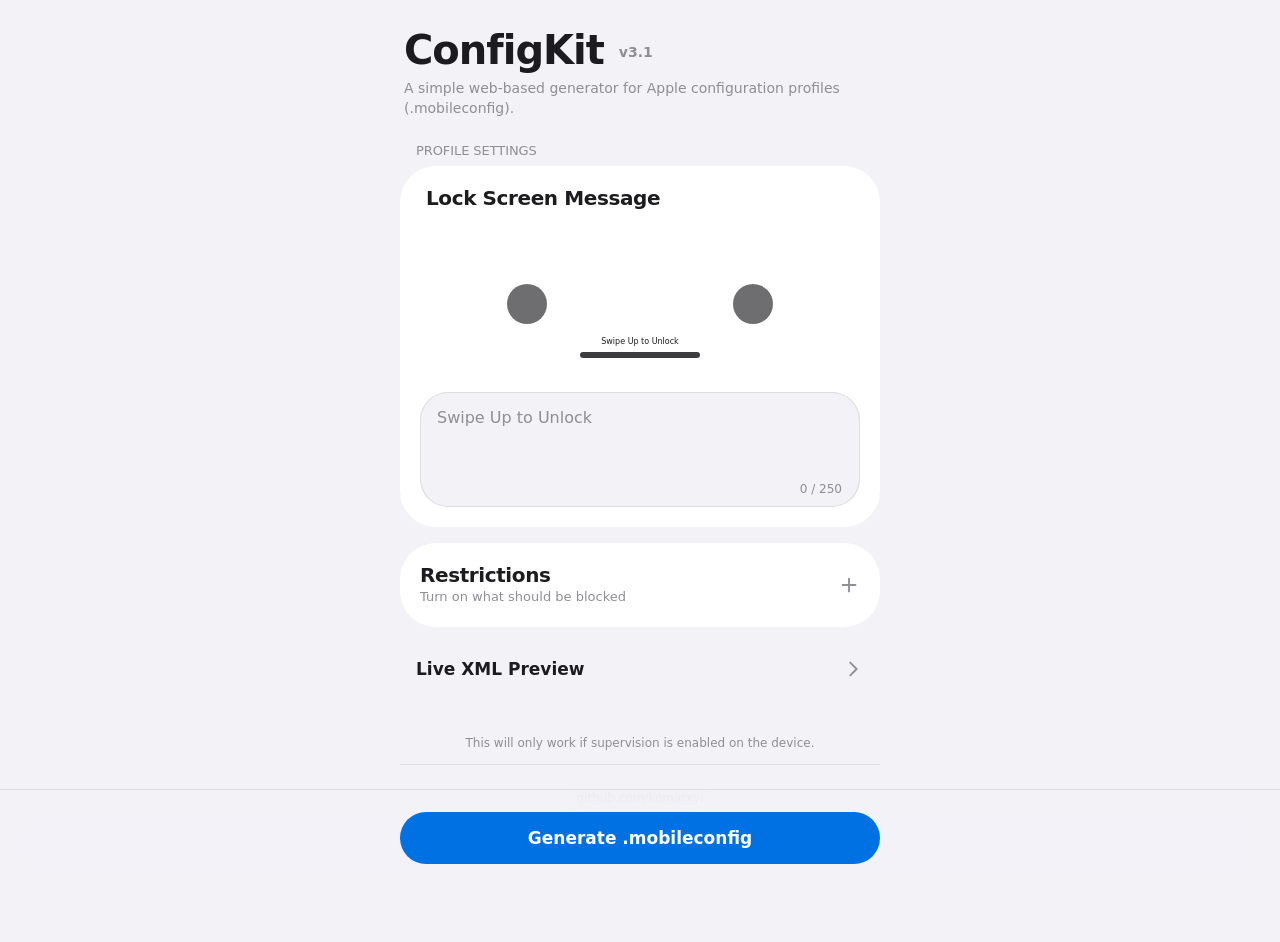
==== commit 6fae0256: "18.11.26: borders was delete, bring old icon back," ====
--- a/index.html
+++ b/index.html
@@ -5,7 +5,7 @@
     <meta name="viewport" content="width=device-width, initial-scale=1.0, viewport-fit=cover">
     <title>ConfigKit — Configuration Profile Generator</title>
     <link rel="stylesheet" href="style.css">
-    <link rel="icon" href="data:image/svg+xml,%3Csvg xmlns='http://www.w3.org/2000/svg' viewBox='0 0 64 64'%3E%3Crect width='64' height='64' rx='16' fill='%230071e3'/%3E%3Cpath d='M42 24a14 14 0 1 0 0 16' fill='none' stroke='white' stroke-width='7' stroke-linecap='round'/%3E%3C/svg%3E">
+    <link rel="shortcut icon" href="https://i.pinimg.com/736x/f3/69/d9/f369d9d1606b10fbfbf1a0f0d03569fe.jpg">
 
     <meta name="description" content="A simple web-based generator for Apple configuration profiles (.mobileconfig).">
 
@@ -19,7 +19,7 @@
 <body>
     <main class="app">
         <header class="app-header">
-            <h1>ConfigKit <span class="version">v2.4</span></h1>
+            <h1>ConfigKit <span class="version">v3.1</span></h1>
             <p class="subtitle">A simple web-based generator for Apple configuration profiles (.mobileconfig).</p>
         </header>
 
@@ -27,7 +27,7 @@
 
         <section class="card" aria-labelledby="lockscreen-title">
             <div class="card-header">
-                <h2 id="lockscreen-title">Lock Screen</h2>
+                <h2 id="lockscreen-title">Lock Screen Message</h2>
             </div>
 
             <div class="phone-preview" aria-hidden="true">
@@ -39,7 +39,7 @@
                 <span class="home-indicator"></span>
             </div>
 
-            <label for="footnote-input">Lock screen message</label>
+            <label for="footnote-input"> </label>
             <div class="input-wrap">
                 <textarea
                     id="footnote-input"
--- a/style.css
+++ b/style.css
@@ -24,14 +24,14 @@
 @media (prefers-color-scheme: dark) {
   :root {
     --bg-page: #000000;
-    --bg-card: #09090b;
-    --bg-input: #121214;
+    --bg-card: #121216;
+    --bg-input: #1d1d20;
     --bg-secondary-btn: rgba(118, 118, 128, 0.2);
     --bar-bg: rgba(0, 0, 0, 0.72);
     --text-main: #ffffff;
     --text-secondary: #98989d;
     --label-color: #c7c7cc;
-    --orb-color: #202024;
+    --orb-color: #1a1a1f;
     --border-color: rgba(255, 255, 255, 0.1);
     --toggle-off: rgba(120, 120, 128, 0.36);
     --toggle-on: #30d158;
@@ -105,7 +105,7 @@
   border-radius: 36px;
   margin: 0 0 16px;
   padding: 20px;
-  border: 1px solid var(--border-color);
+  border: 0px solid var(--border-color);
   transition: background-color 0.3s ease, border-color 0.3s ease;
 }
 
@@ -140,7 +140,7 @@
   width: 100%;
   max-width: 340px;
   height: 132px;
-  margin: 5px auto 34px;
+  margin: 1px auto 34px;
 }
 
 .phone-controls {
@@ -151,7 +151,7 @@
   display: flex;
   align-items: center;
   justify-content: space-between;
-  padding: 0 20px;
+  padding: 0 37px;
 }
 
 .side-orb {
@@ -168,7 +168,7 @@
   transform: translateX(-50%);
   max-width: calc(100% - 48px);
   color: var(--text-main);
-  font-size: 9px;
+  font-size: 8px;
   font-weight: 500;
   line-height: 1.15;
   text-align: center;
